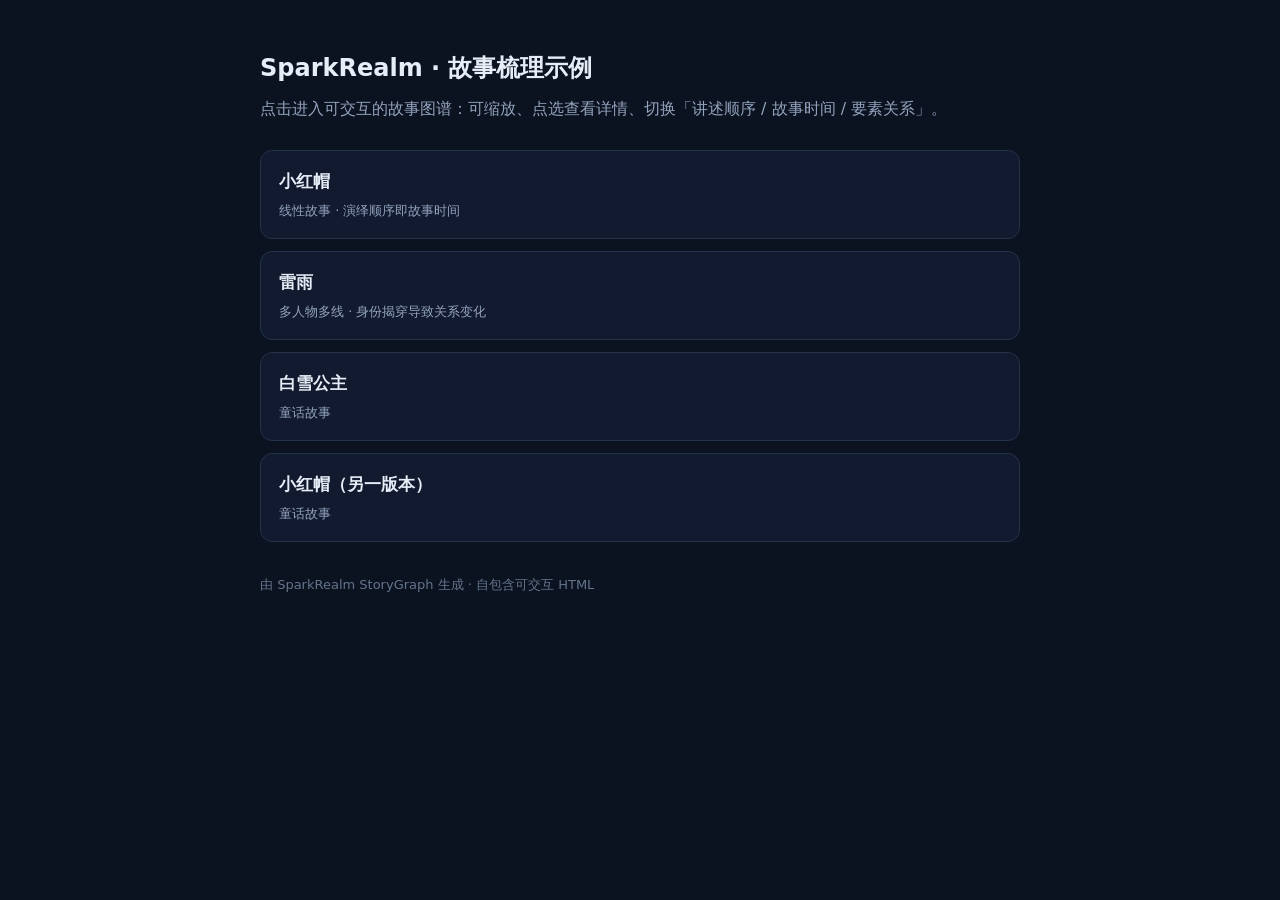
==== index.html @ 4038fd8b "site: interactive StoryGraph examples" ====
<!doctype html>
<html lang="zh-CN">
<head>
<meta charset="utf-8">
<meta name="viewport" content="width=device-width, initial-scale=1">
<title>SparkRealm · 故事梳理示例</title>
<style>
  body{margin:0;font:16px/1.7 ui-sans-serif,system-ui,"PingFang SC","Microsoft YaHei",sans-serif;background:#0b1220;color:#e6edf7}
  main{max-width:760px;margin:0 auto;padding:48px 24px}
  h1{font-size:24px;margin:0 0 6px}
  p.sub{color:#93a3bd;margin:0 0 28px}
  a.card{display:block;padding:16px 18px;margin:12px 0;border:1px solid #24324a;border-radius:12px;background:#111a2e;color:inherit;text-decoration:none}
  a.card:hover{border-color:#4cc2f5}
  a.card b{font-size:17px}
  a.card span{display:block;color:#93a3bd;font-size:13px;margin-top:4px}
  footer{color:#64748b;font-size:13px;margin-top:32px}
</style>
</head>
<body>
<main>
  <h1>SparkRealm · 故事梳理示例</h1>
  <p class="sub">点击进入可交互的故事图谱：可缩放、点选查看详情、切换「讲述顺序 / 故事时间 / 要素关系」。</p>
  <a class="card" href="little_red.html"><b>小红帽</b><span>线性故事 · 演绎顺序即故事时间</span></a>
  <a class="card" href="lei_yu.html"><b>雷雨</b><span>多人物多线 · 身份揭穿导致关系变化</span></a>
  <a class="card" href="snow_white.html"><b>白雪公主</b><span>童话故事</span></a>
  <a class="card" href="xiaohongmao.html"><b>小红帽（另一版本）</b><span>童话故事</span></a>
  <footer>由 SparkRealm StoryGraph 生成 · 自包含可交互 HTML</footer>
</main>
</body>
</html>
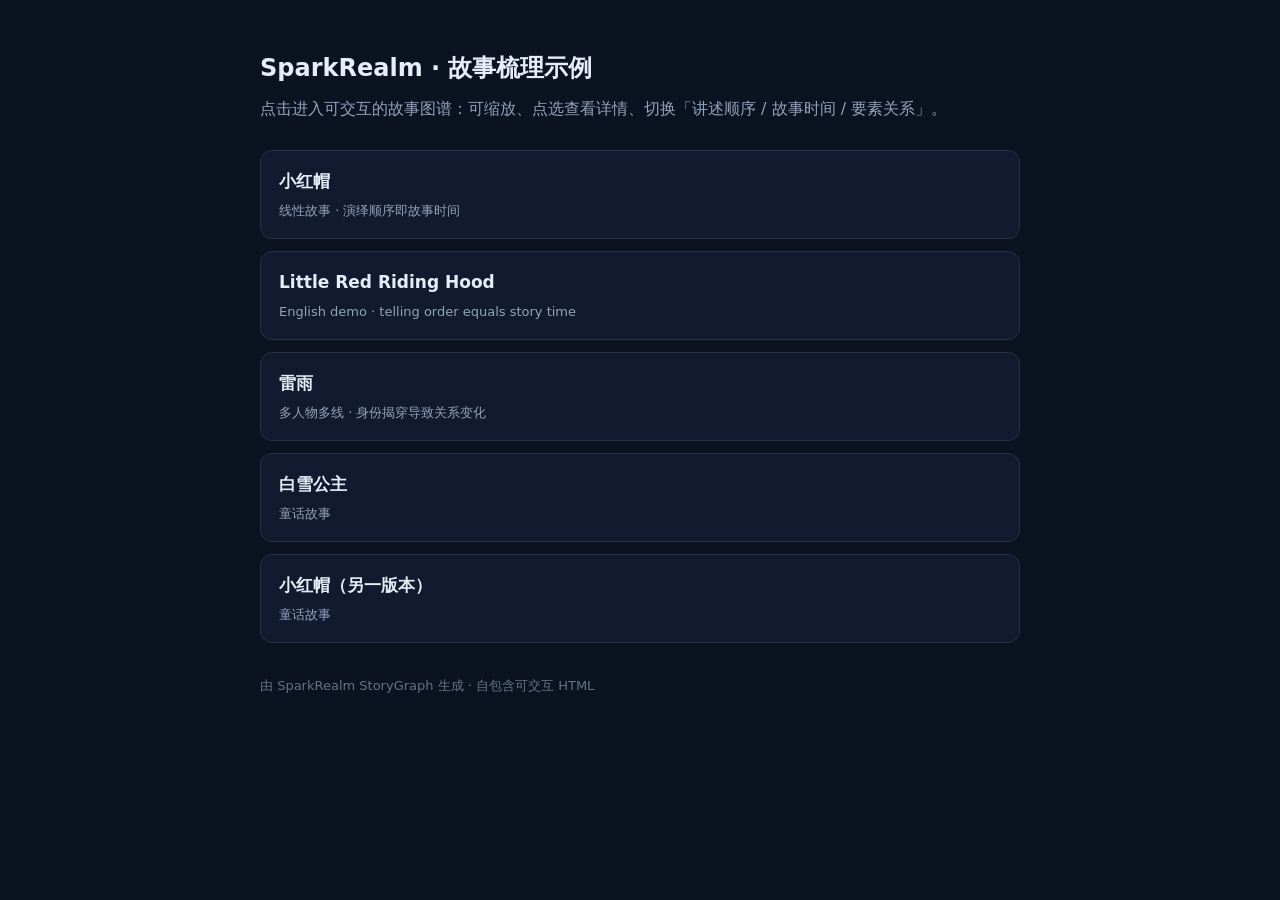
==== commit c89c59f0: "site: add English Little Red Riding Hood demo; localize viewer (i18n)" ====
--- a/index.html
+++ b/index.html
@@ -21,6 +21,7 @@
   <h1>SparkRealm · 故事梳理示例</h1>
   <p class="sub">点击进入可交互的故事图谱：可缩放、点选查看详情、切换「讲述顺序 / 故事时间 / 要素关系」。</p>
   <a class="card" href="little_red.html"><b>小红帽</b><span>线性故事 · 演绎顺序即故事时间</span></a>
+  <a class="card" href="little_red.en.html"><b>Little Red Riding Hood</b><span>English demo · telling order equals story time</span></a>
   <a class="card" href="lei_yu.html"><b>雷雨</b><span>多人物多线 · 身份揭穿导致关系变化</span></a>
   <a class="card" href="snow_white.html"><b>白雪公主</b><span>童话故事</span></a>
   <a class="card" href="xiaohongmao.html"><b>小红帽（另一版本）</b><span>童话故事</span></a>
